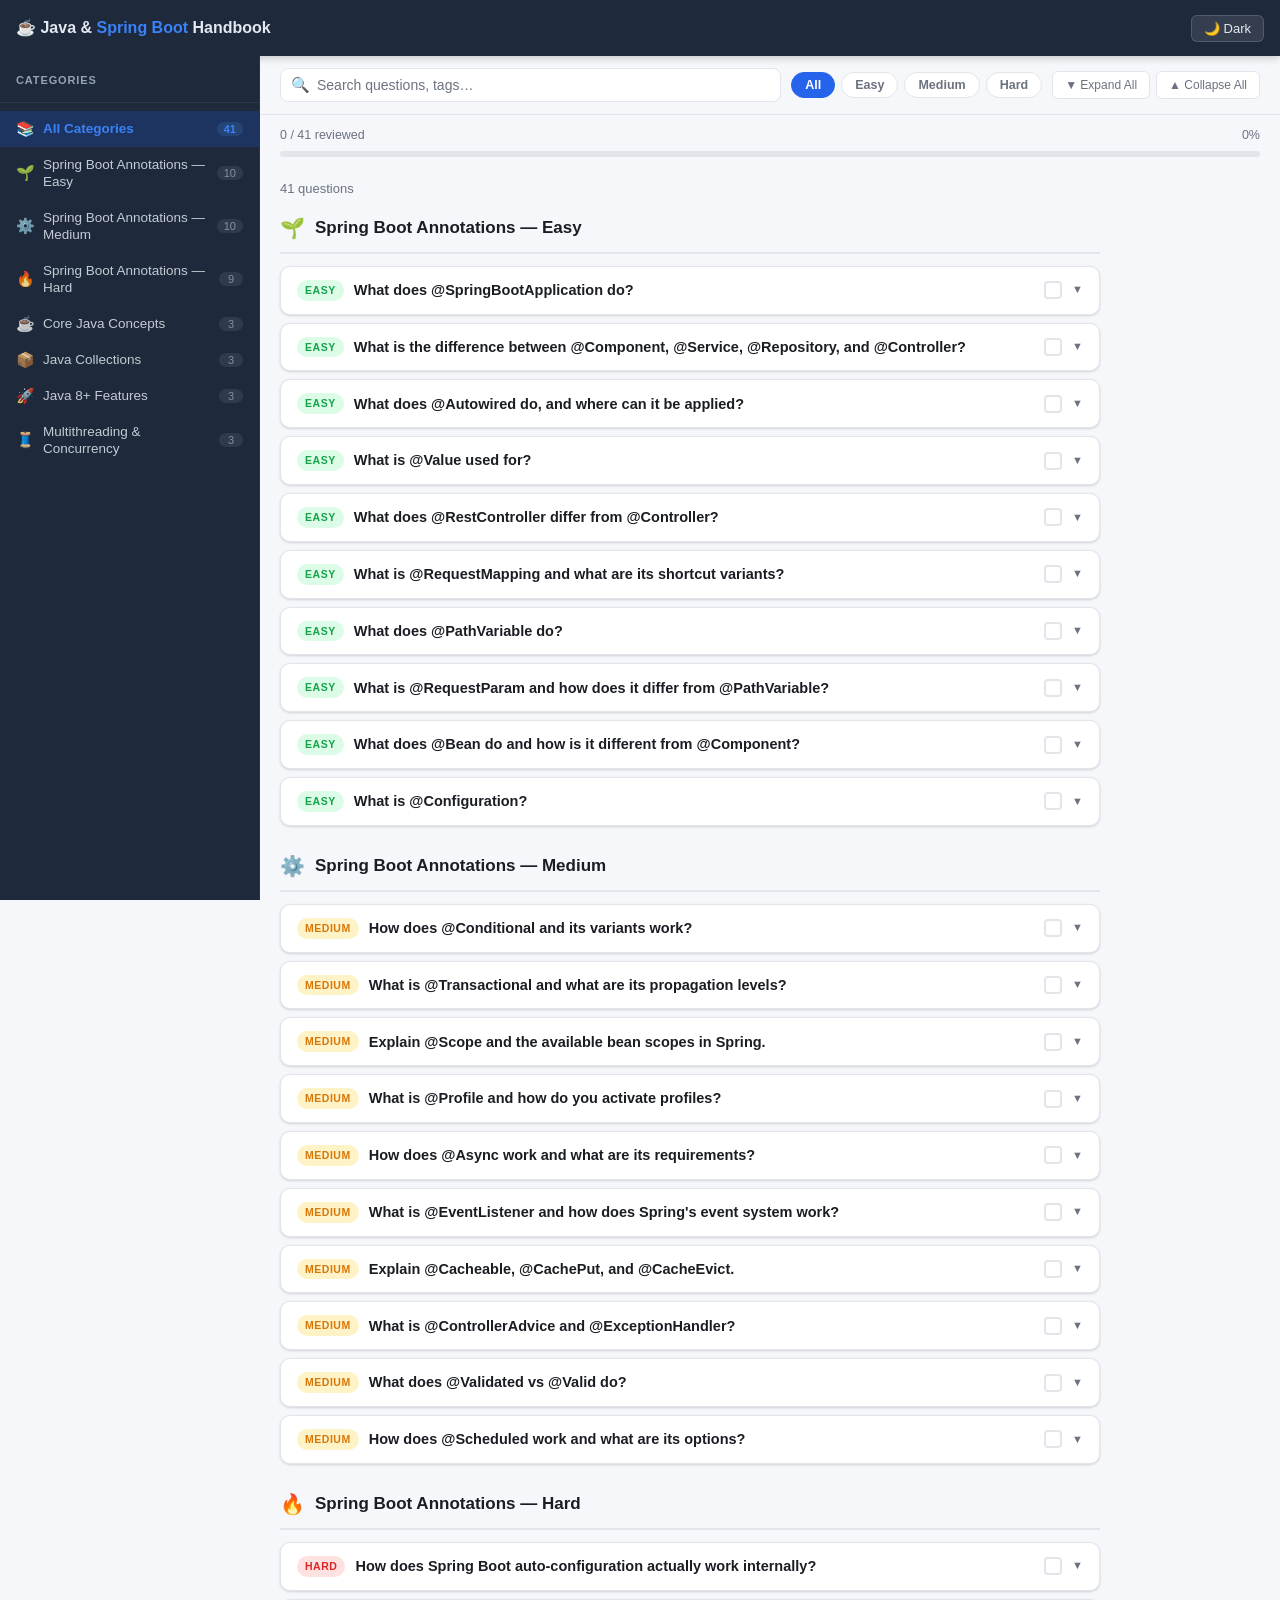
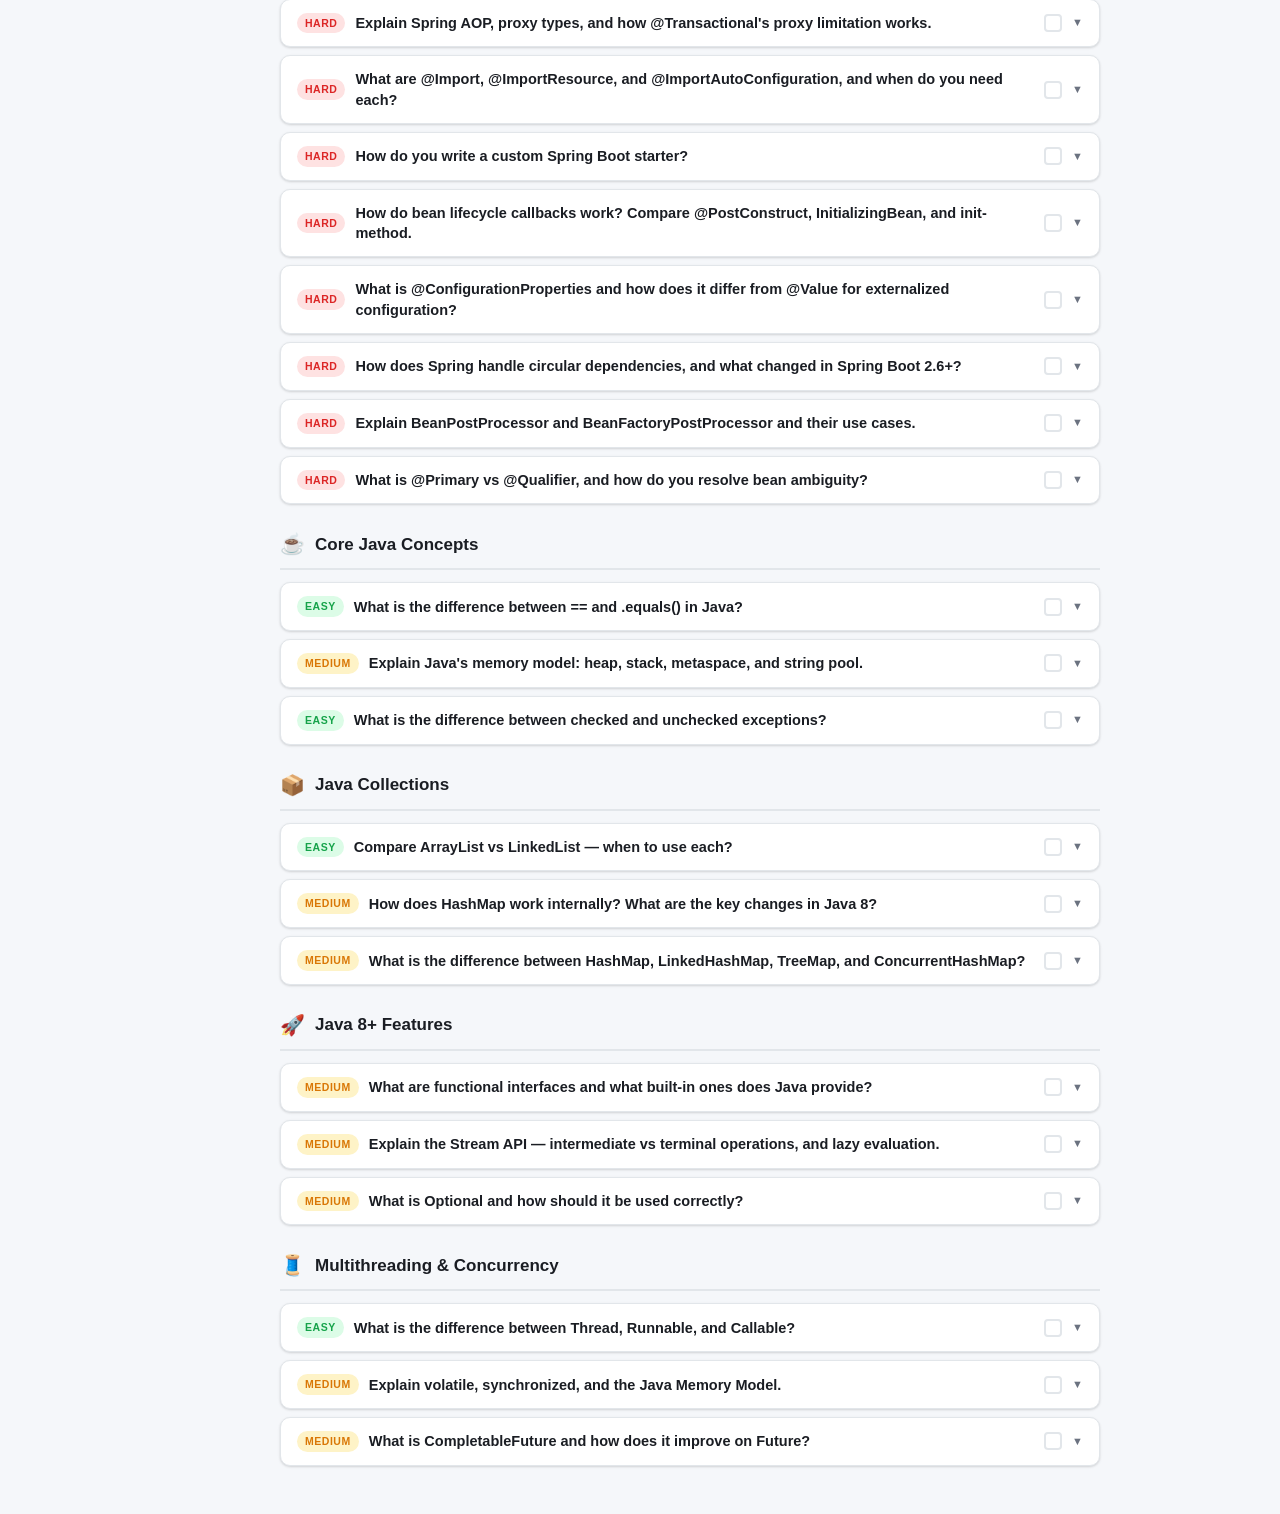
==== index.html @ 7e2b9e60 "First commit" ====
<!DOCTYPE html>
<html lang="en" data-theme="light">
<head>
  <meta charset="UTF-8">
  <meta name="viewport" content="width=device-width, initial-scale=1.0">
  <meta name="description" content="Interactive Java + Spring Boot Interview Handbook">
  <title>Java & Spring Boot Interview Handbook</title>
  <link rel="stylesheet" href="css/styles.css">
</head>
<body>

<div id="app">

  <!-- ── Top bar ─────────────────────────────────────────── -->
  <header id="topbar" role="banner">
    <button id="hamburger" aria-label="Open navigation menu" aria-expanded="false" aria-controls="sidebar">
      ☰
    </button>
    <div class="logo">☕ Java &amp; <span>Spring Boot</span> Handbook</div>
    <button id="theme-toggle" aria-label="Toggle dark/light theme">🌙 Dark</button>
  </header>

  <!-- Mobile overlay -->
  <div id="overlay" aria-hidden="true"></div>

  <!-- ── Sidebar ─────────────────────────────────────────── -->
  <nav id="sidebar" aria-label="Category navigation">
    <div id="sidebar-header">
      <h3>Categories</h3>
    </div>
    <ul id="nav-list" role="list"></ul>
  </nav>

  <!-- ── Main content ────────────────────────────────────── -->
  <main id="main" role="main">

    <!-- Controls (sticky) -->
    <div id="controls" role="search">

      <!-- Search -->
      <div class="search-wrap">
        <span class="search-icon" aria-hidden="true">🔍</span>
        <input
          id="search-input"
          type="search"
          placeholder="Search questions, tags…"
          aria-label="Search questions"
          autocomplete="off"
          spellcheck="false"
        >
        <button id="search-clear" aria-label="Clear search">✕</button>
      </div>

      <!-- Difficulty filter -->
      <div class="difficulty-filter" role="group" aria-label="Filter by difficulty">
        <button class="diff-pill active" data-difficulty="all"    aria-pressed="true">All</button>
        <button class="diff-pill"        data-difficulty="easy"   aria-pressed="false">Easy</button>
        <button class="diff-pill"        data-difficulty="medium" aria-pressed="false">Medium</button>
        <button class="diff-pill"        data-difficulty="hard"   aria-pressed="false">Hard</button>
      </div>

      <!-- Expand / Collapse -->
      <div class="action-btns">
        <button class="btn-sm" id="expand-all"   aria-label="Expand all questions">▼ Expand All</button>
        <button class="btn-sm" id="collapse-all" aria-label="Collapse all questions">▲ Collapse All</button>
      </div>

    </div><!-- /controls -->

    <!-- Progress bar -->
    <div id="progress-area" aria-live="polite" aria-label="Review progress">
      <div class="progress-header">
        <span id="progress-count">0 / 0 reviewed</span>
        <span id="progress-text">0%</span>
      </div>
      <div class="progress-track" role="progressbar" aria-valuemin="0" aria-valuemax="100" aria-valuenow="0" aria-label="Review progress">
        <div id="progress-bar"></div>
      </div>
    </div>

    <!-- Question cards -->
    <div id="content">
      <div id="result-meta" aria-live="polite">
        <span id="result-count"></span>
      </div>
      <div id="questions-container" aria-label="Questions list"></div>
    </div>

  </main>

</div><!-- /app -->

<!-- Scripts — order matters: data → search helpers → app -->
<script src="js/data.js"></script>
<script src="js/search.js"></script>
<script src="js/app.js"></script>

</body>
</html>
---- css/styles.css ----
/* ============================================================
   styles.css — Java + Spring Boot Interview Handbook
   ============================================================ */

/* ── CSS Variables ────────────────────────────────────────── */
:root {
  /* Light theme */
  --bg:          #f5f7fa;
  --surface:     #ffffff;
  --surface-alt: #f0f2f6;
  --border:      #e2e6ea;
  --text:        #1a1d23;
  --text-muted:  #6b7280;
  --primary:     #2563eb;
  --primary-bg:  #eff6ff;
  --sidebar-bg:  #1e293b;
  --sidebar-text:#e2e8f0;
  --sidebar-muted:#94a3b8;
  --sidebar-hover:#334155;
  --sidebar-active:#3b82f6;
  --sidebar-active-bg:#1d3461;
  --shadow:      0 1px 3px rgba(0,0,0,.1), 0 1px 2px rgba(0,0,0,.06);
  --shadow-md:   0 4px 6px rgba(0,0,0,.07), 0 2px 4px rgba(0,0,0,.06);
  --radius:      10px;
  --radius-sm:   6px;
  --transition:  0.2s ease;

  /* Difficulty colors */
  --easy:   #16a34a;
  --easy-bg:#dcfce7;
  --medium: #d97706;
  --medium-bg:#fef3c7;
  --hard:   #dc2626;
  --hard-bg:#fee2e2;

  /* Sidebar width */
  --sidebar-w: 260px;
  --topbar-h:  56px;
}

[data-theme="dark"] {
  --bg:          #0f172a;
  --surface:     #1e293b;
  --surface-alt: #273449;
  --border:      #334155;
  --text:        #e2e8f0;
  --text-muted:  #94a3b8;
  --primary:     #60a5fa;
  --primary-bg:  #1e3a5f;
  --sidebar-bg:  #0d1b2e;
  --sidebar-text:#e2e8f0;
  --sidebar-muted:#64748b;
  --sidebar-hover:#1e293b;
  --sidebar-active:#60a5fa;
  --sidebar-active-bg:#1a3152;
  --shadow:      0 1px 3px rgba(0,0,0,.3);
  --shadow-md:   0 4px 6px rgba(0,0,0,.3);

  --easy-bg: #14532d;
  --medium-bg: #78350f;
  --hard-bg:  #7f1d1d;
}

/* ── Reset & Base ─────────────────────────────────────────── */
*, *::before, *::after { box-sizing: border-box; margin: 0; padding: 0; }

html { scroll-behavior: smooth; }

body {
  font-family: -apple-system, BlinkMacSystemFont, "Segoe UI", Roboto,
               "Helvetica Neue", Arial, sans-serif;
  font-size: 15px;
  line-height: 1.6;
  background: var(--bg);
  color: var(--text);
  transition: background var(--transition), color var(--transition);
  overflow-x: hidden;
}

/* ── Layout ───────────────────────────────────────────────── */
#app { display: flex; min-height: 100vh; }

/* Topbar */
#topbar {
  position: fixed;
  top: 0; left: 0; right: 0;
  height: var(--topbar-h);
  background: var(--sidebar-bg);
  color: var(--sidebar-text);
  display: flex;
  align-items: center;
  gap: 12px;
  padding: 0 16px;
  z-index: 100;
  box-shadow: 0 2px 8px rgba(0,0,0,.2);
}

#topbar .logo { font-weight: 700; font-size: 16px; color: var(--sidebar-text); flex: 1; }
#topbar .logo span { color: var(--sidebar-active); }

/* Hamburger */
#hamburger {
  display: none;
  background: none;
  border: none;
  cursor: pointer;
  color: var(--sidebar-text);
  font-size: 22px;
  padding: 4px 6px;
  border-radius: var(--radius-sm);
  line-height: 1;
}
#hamburger:hover { background: var(--sidebar-hover); }

/* Overlay for mobile sidebar */
#overlay {
  display: none;
  position: fixed; inset: 0;
  background: rgba(0,0,0,.5);
  z-index: 150;
}
#overlay.visible { display: block; }

/* Sidebar */
#sidebar {
  position: fixed;
  top: var(--topbar-h);
  left: 0;
  bottom: 0;
  width: var(--sidebar-w);
  background: var(--sidebar-bg);
  overflow-y: auto;
  z-index: 200;
  display: flex;
  flex-direction: column;
  border-right: 1px solid rgba(255,255,255,.05);
}

#sidebar-header {
  padding: 16px 16px 12px;
  border-bottom: 1px solid rgba(255,255,255,.07);
}

#sidebar-header h3 {
  font-size: 11px;
  font-weight: 600;
  text-transform: uppercase;
  letter-spacing: .08em;
  color: var(--sidebar-muted);
}

#nav-list {
  list-style: none;
  padding: 8px 0;
  flex: 1;
}

.nav-btn {
  display: flex;
  align-items: center;
  gap: 8px;
  width: 100%;
  padding: 9px 16px;
  background: none;
  border: none;
  cursor: pointer;
  color: var(--sidebar-text);
  text-align: left;
  font-size: 13.5px;
  border-radius: 0;
  transition: background var(--transition);
  opacity: .85;
}
.nav-btn:hover  { background: var(--sidebar-hover); opacity: 1; }
.nav-btn.active { background: var(--sidebar-active-bg); color: var(--sidebar-active); opacity: 1; font-weight: 600; }
.nav-btn.active .nav-icon { filter: none; }

.nav-icon  { font-size: 15px; flex-shrink: 0; }
.nav-label { flex: 1; line-height: 1.3; }
.nav-count {
  font-size: 11px;
  background: rgba(255,255,255,.1);
  border-radius: 99px;
  padding: 1px 7px;
  min-width: 24px;
  text-align: center;
  color: var(--sidebar-muted);
}
.nav-btn.active .nav-count { background: rgba(96,165,250,.15); color: var(--sidebar-active); }

/* Main content */
#main {
  margin-left: var(--sidebar-w);
  margin-top: var(--topbar-h);
  flex: 1;
  min-width: 0;
  display: flex;
  flex-direction: column;
}

/* Controls bar */
#controls {
  position: sticky;
  top: var(--topbar-h);
  background: var(--bg);
  border-bottom: 1px solid var(--border);
  padding: 12px 20px;
  z-index: 90;
  display: flex;
  flex-wrap: wrap;
  gap: 10px;
  align-items: center;
}

/* Search */
.search-wrap {
  position: relative;
  flex: 1;
  min-width: 200px;
}
.search-wrap input {
  width: 100%;
  padding: 8px 36px 8px 36px;
  border: 1px solid var(--border);
  border-radius: 8px;
  background: var(--surface);
  color: var(--text);
  font-size: 14px;
  outline: none;
  transition: border-color var(--transition), box-shadow var(--transition);
}
.search-wrap input:focus {
  border-color: var(--primary);
  box-shadow: 0 0 0 3px rgba(37,99,235,.15);
}
.search-wrap input::placeholder { color: var(--text-muted); }
.search-icon {
  position: absolute;
  left: 11px;
  top: 50%;
  transform: translateY(-50%);
  color: var(--text-muted);
  pointer-events: none;
  font-size: 15px;
}
#search-clear {
  position: absolute;
  right: 8px;
  top: 50%;
  transform: translateY(-50%);
  background: none;
  border: none;
  cursor: pointer;
  color: var(--text-muted);
  display: none;
  align-items: center;
  justify-content: center;
  width: 24px;
  height: 24px;
  border-radius: 50%;
  font-size: 16px;
  line-height: 1;
}
#search-clear:hover { background: var(--surface-alt); color: var(--text); }

/* Difficulty pills */
.difficulty-filter {
  display: flex;
  gap: 6px;
  flex-wrap: wrap;
}
.diff-pill {
  padding: 5px 13px;
  border-radius: 99px;
  border: 1.5px solid var(--border);
  background: var(--surface);
  color: var(--text-muted);
  font-size: 12.5px;
  font-weight: 600;
  cursor: pointer;
  transition: all var(--transition);
}
.diff-pill:hover { border-color: var(--primary); color: var(--primary); }
.diff-pill.active[data-difficulty="all"]    { background: var(--primary); border-color: var(--primary); color: #fff; }
.diff-pill.active[data-difficulty="easy"]   { background: var(--easy); border-color: var(--easy); color: #fff; }
.diff-pill.active[data-difficulty="medium"] { background: var(--medium); border-color: var(--medium); color: #fff; }
.diff-pill.active[data-difficulty="hard"]   { background: var(--hard); border-color: var(--hard); color: #fff; }

/* Action buttons */
.action-btns {
  display: flex;
  gap: 6px;
  margin-left: auto;
}
.btn-sm {
  padding: 6px 12px;
  border-radius: var(--radius-sm);
  border: 1.5px solid var(--border);
  background: var(--surface);
  color: var(--text-muted);
  font-size: 12px;
  cursor: pointer;
  white-space: nowrap;
  transition: all var(--transition);
}
.btn-sm:hover { border-color: var(--primary); color: var(--primary); }

/* Progress bar */
#progress-area {
  padding: 10px 20px 6px;
  background: var(--bg);
}
.progress-header {
  display: flex;
  justify-content: space-between;
  align-items: baseline;
  margin-bottom: 6px;
  font-size: 12.5px;
  color: var(--text-muted);
}
.progress-track {
  height: 6px;
  background: var(--border);
  border-radius: 99px;
  overflow: hidden;
}
#progress-bar {
  height: 100%;
  background: linear-gradient(90deg, #2563eb, #7c3aed);
  border-radius: 99px;
  transition: width .4s ease;
  width: 0%;
}

/* Content area */
#content {
  padding: 16px 20px 40px;
  max-width: 860px;
}

#result-meta {
  display: flex;
  justify-content: space-between;
  align-items: center;
  margin-bottom: 12px;
  font-size: 13px;
  color: var(--text-muted);
}

/* Category header */
.category-header {
  display: flex;
  align-items: center;
  gap: 10px;
  margin: 24px 0 12px;
  padding-bottom: 8px;
  border-bottom: 2px solid var(--border);
}
.category-header:first-child { margin-top: 0; }
.cat-icon { font-size: 20px; }
.category-header h2 {
  font-size: 17px;
  font-weight: 700;
  color: var(--text);
}

/* ── Accordion ────────────────────────────────────────────── */
.accordion-item {
  background: var(--surface);
  border: 1px solid var(--border);
  border-radius: var(--radius);
  margin-bottom: 8px;
  box-shadow: var(--shadow);
  transition: box-shadow var(--transition), border-color var(--transition);
  overflow: hidden;
}
.accordion-item:hover { box-shadow: var(--shadow-md); }
.accordion-item.reviewed { border-left: 3px solid var(--easy); }

.accordion-header {
  display: flex;
  align-items: center;
  justify-content: space-between;
  padding: 13px 16px;
  cursor: pointer;
  user-select: none;
  gap: 12px;
}
.accordion-header:focus-visible {
  outline: 2px solid var(--primary);
  outline-offset: -2px;
  border-radius: var(--radius);
}

.accordion-header-left {
  display: flex;
  align-items: center;
  gap: 10px;
  flex: 1;
  min-width: 0;
}

.accordion-header-right {
  display: flex;
  align-items: center;
  gap: 10px;
  flex-shrink: 0;
}

.question-text {
  font-size: 14.5px;
  font-weight: 600;
  color: var(--text);
  line-height: 1.4;
  word-break: break-word;
}
.question-text mark {
  background: #fef08a;
  color: #713f12;
  border-radius: 2px;
  padding: 0 1px;
}
[data-theme="dark"] .question-text mark {
  background: #854d0e;
  color: #fef9c3;
}

.accordion-arrow {
  color: var(--text-muted);
  font-size: 11px;
}

/* Difficulty badge */
.diff-badge {
  font-size: 10.5px;
  font-weight: 700;
  text-transform: uppercase;
  letter-spacing: .05em;
  padding: 2px 8px;
  border-radius: 99px;
  flex-shrink: 0;
}
.diff-easy   { background: var(--easy-bg);   color: var(--easy); }
.diff-medium { background: var(--medium-bg); color: var(--medium); }
.diff-hard   { background: var(--hard-bg);   color: var(--hard); }

/* Reviewed checkbox */
.reviewed-label {
  display: flex;
  align-items: center;
  cursor: pointer;
  position: relative;
}
.reviewed-checkbox { position: absolute; opacity: 0; width: 0; height: 0; }
.checkmark {
  width: 18px;
  height: 18px;
  border: 2px solid var(--border);
  border-radius: 4px;
  display: flex;
  align-items: center;
  justify-content: center;
  transition: all var(--transition);
  flex-shrink: 0;
}
.reviewed-label:hover .checkmark { border-color: var(--easy); }
.reviewed-checkbox:checked + .checkmark {
  background: var(--easy);
  border-color: var(--easy);
}
.reviewed-checkbox:checked + .checkmark::after {
  content: "";
  display: block;
  width: 5px;
  height: 9px;
  border: 2px solid white;
  border-top: none;
  border-left: none;
  transform: rotate(45deg) translateY(-1px);
}
.reviewed-checkbox:focus-visible + .checkmark {
  outline: 2px solid var(--primary);
  outline-offset: 2px;
}

/* Accordion body */
.accordion-body { border-top: 1px solid var(--border); }
.accordion-content { padding: 16px 18px 18px; }

/* ── Answer content ───────────────────────────────────────── */
.accordion-content p {
  margin-bottom: 8px;
  font-size: 14px;
  line-height: 1.7;
  color: var(--text);
}
.accordion-content strong { color: var(--text); }
.accordion-content ul, .accordion-content ol {
  margin: 6px 0 10px 20px;
}
.accordion-content li {
  font-size: 14px;
  line-height: 1.7;
  margin-bottom: 2px;
}
.accordion-content code {
  font-family: "JetBrains Mono", "Fira Code", "Cascadia Code", Consolas, monospace;
  font-size: 12.5px;
  background: var(--surface-alt);
  color: var(--primary);
  padding: 1px 5px;
  border-radius: 4px;
}

/* Code block */
.code-block {
  margin: 12px 0;
  border: 1px solid var(--border);
  border-radius: var(--radius-sm);
  overflow: hidden;
}
.code-header {
  display: flex;
  justify-content: space-between;
  align-items: center;
  padding: 6px 12px;
  background: var(--surface-alt);
  border-bottom: 1px solid var(--border);
}
.code-lang {
  font-size: 11px;
  font-weight: 700;
  text-transform: uppercase;
  letter-spacing: .06em;
  color: var(--text-muted);
}
.copy-btn {
  font-size: 11px;
  padding: 3px 10px;
  border-radius: 4px;
  border: 1px solid var(--border);
  background: var(--surface);
  color: var(--text-muted);
  cursor: pointer;
  transition: all var(--transition);
}
.copy-btn:hover { border-color: var(--primary); color: var(--primary); }
.copy-btn.copied { background: var(--easy-bg); border-color: var(--easy); color: var(--easy); }

.code-block pre {
  margin: 0;
  overflow-x: auto;
  padding: 14px 16px;
  background: #0d1117;
  border-radius: 0 0 var(--radius-sm) var(--radius-sm);
}
[data-theme="light"] .code-block pre { background: #1e1e2e; }

.code-block code {
  font-family: "JetBrains Mono", "Fira Code", "Cascadia Code", Consolas, monospace;
  font-size: 12.5px;
  line-height: 1.6;
  color: #cdd6f4;
  background: none;
  padding: 0;
}

/* Tables in answers */
.answer-table {
  width: 100%;
  border-collapse: collapse;
  font-size: 13px;
  margin: 10px 0;
}
.answer-table th, .answer-table td {
  padding: 7px 12px;
  border: 1px solid var(--border);
  text-align: left;
  vertical-align: top;
}
.answer-table th {
  background: var(--surface-alt);
  font-weight: 700;
  font-size: 12px;
  text-transform: uppercase;
  letter-spacing: .04em;
  color: var(--text-muted);
}
.answer-table tr:nth-child(even) td { background: var(--surface-alt); }

/* Tags */
.tags {
  display: flex;
  flex-wrap: wrap;
  gap: 6px;
  margin-top: 14px;
  padding-top: 12px;
  border-top: 1px solid var(--border);
}
.tag {
  font-size: 11.5px;
  padding: 2px 9px;
  border-radius: 99px;
  background: var(--primary-bg);
  color: var(--primary);
  font-weight: 600;
}

/* ── Empty state ──────────────────────────────────────────── */
.empty-state {
  text-align: center;
  padding: 60px 20px;
  color: var(--text-muted);
}
.empty-icon { font-size: 48px; margin-bottom: 12px; }
.empty-state p { font-size: 15px; margin-bottom: 16px; }
.btn-link {
  background: none;
  border: none;
  color: var(--primary);
  cursor: pointer;
  font-size: 14px;
  text-decoration: underline;
}

/* ── Theme toggle / other topbar controls ─────────────────── */
#theme-toggle {
  background: rgba(255,255,255,.1);
  border: 1px solid rgba(255,255,255,.15);
  color: var(--sidebar-text);
  padding: 5px 12px;
  border-radius: 6px;
  cursor: pointer;
  font-size: 13px;
  white-space: nowrap;
  transition: background var(--transition);
}
#theme-toggle:hover { background: rgba(255,255,255,.18); }

/* ── Responsive ───────────────────────────────────────────── */
@media (max-width: 768px) {
  #hamburger { display: flex; }

  #sidebar {
    left: calc(-1 * var(--sidebar-w));
    transition: left .25s ease;
    top: var(--topbar-h);
    z-index: 200;
  }
  #sidebar.open { left: 0; }

  #main { margin-left: 0; }

  #controls { padding: 10px 12px; }
  #content  { padding: 12px 12px 40px; }
  #progress-area { padding: 8px 12px 4px; }

  .action-btns { margin-left: 0; width: 100%; }
  .btn-sm { flex: 1; text-align: center; }

  .answer-table { font-size: 12px; }
  .answer-table th, .answer-table td { padding: 5px 8px; }
}

@media (max-width: 480px) {
  .diff-pill { padding: 4px 10px; font-size: 11.5px; }
  .accordion-header { padding: 11px 12px; }
  .question-text { font-size: 13.5px; }
  .code-block pre { padding: 10px 12px; }
  .code-block code { font-size: 11.5px; }
}

/* ── Scrollbar (webkit) ───────────────────────────────────── */
#sidebar::-webkit-scrollbar { width: 4px; }
#sidebar::-webkit-scrollbar-track { background: transparent; }
#sidebar::-webkit-scrollbar-thumb { background: rgba(255,255,255,.15); border-radius: 99px; }

.accordion-body::-webkit-scrollbar { height: 4px; }
.code-block pre::-webkit-scrollbar { height: 4px; }
.code-block pre::-webkit-scrollbar-track { background: transparent; }
.code-block pre::-webkit-scrollbar-thumb { background: rgba(255,255,255,.2); border-radius: 99px; }
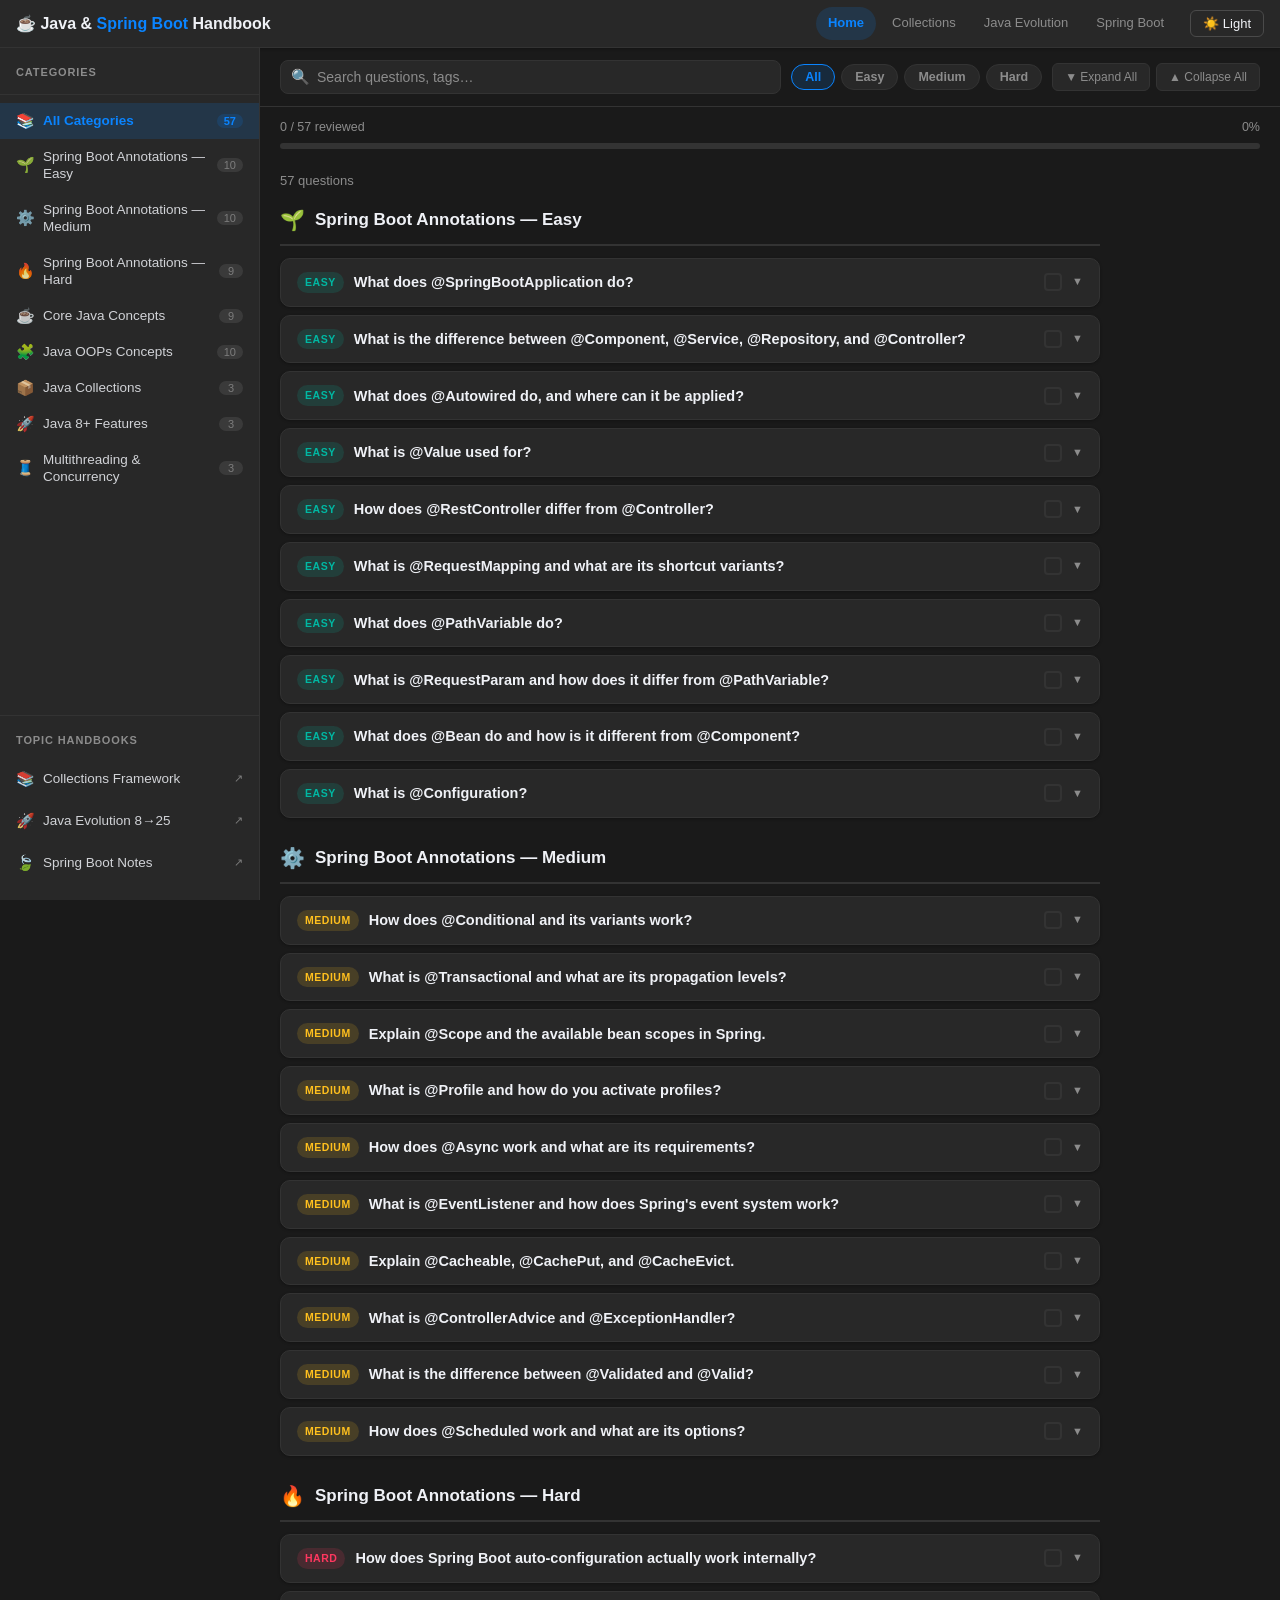
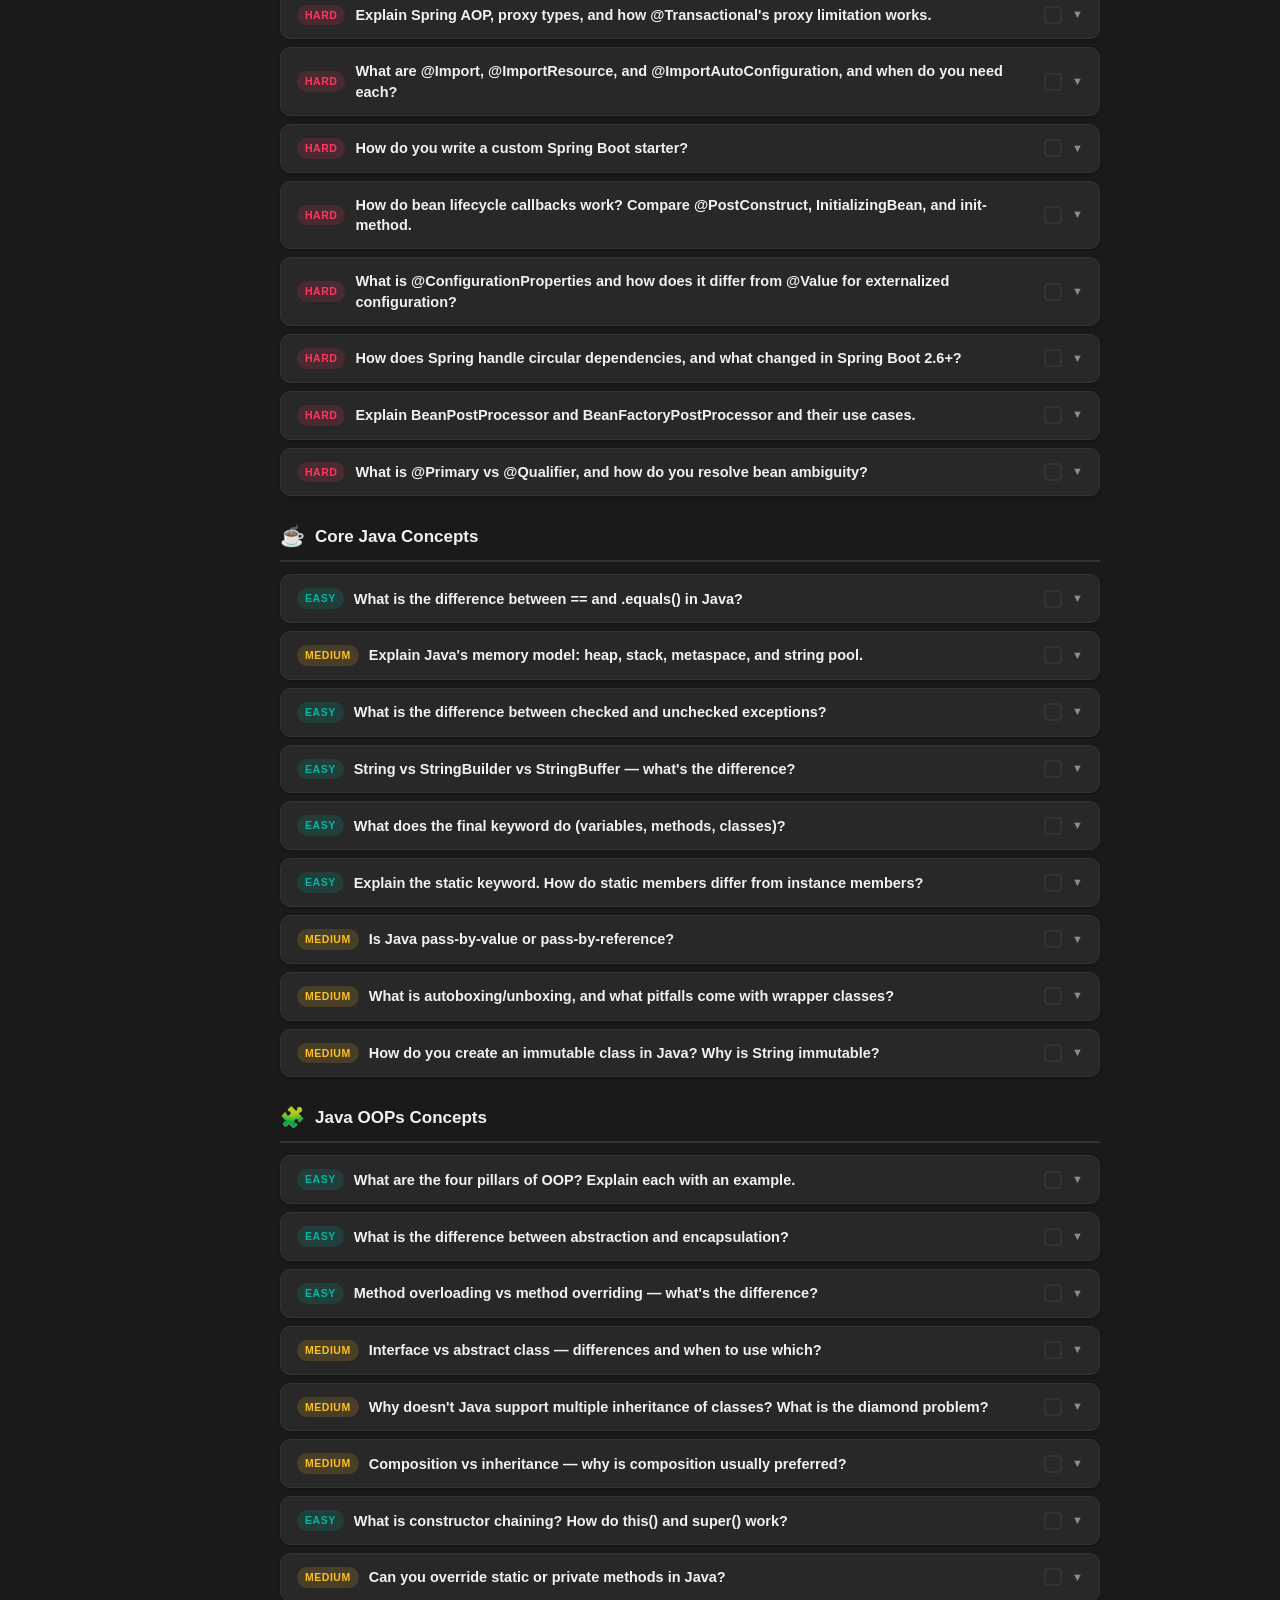
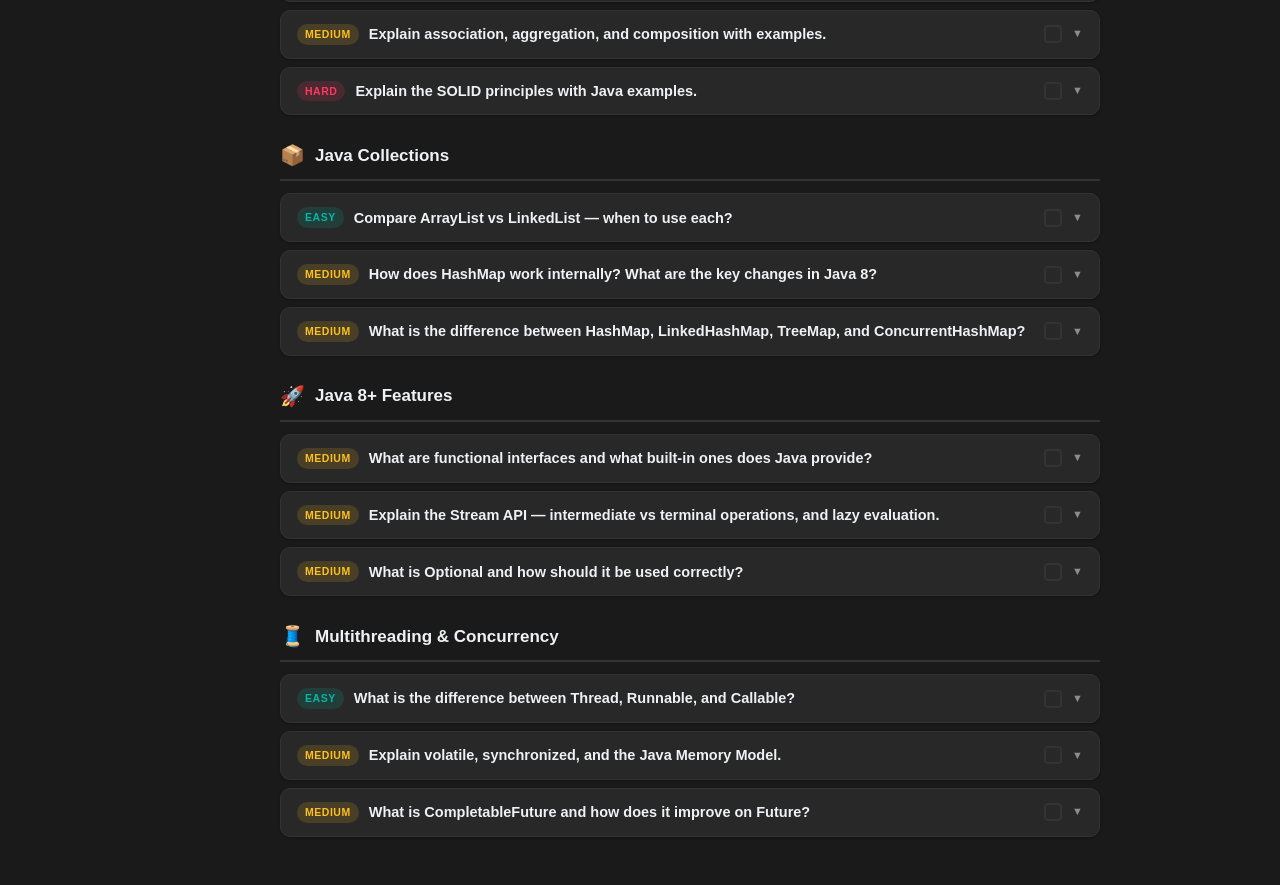
==== commit 718399dc: "Feature- redesign whole app and" ====
--- a/index.html
+++ b/index.html
@@ -1,11 +1,14 @@
 <!DOCTYPE html>
-<html lang="en" data-theme="light">
+<html lang="en" data-theme="dark">
 <head>
   <meta charset="UTF-8">
   <meta name="viewport" content="width=device-width, initial-scale=1.0">
   <meta name="description" content="Interactive Java + Spring Boot Interview Handbook">
   <title>Java & Spring Boot Interview Handbook</title>
+  <link rel="stylesheet" href="css/tokens.css">
+  <link rel="stylesheet" href="css/components.css">
   <link rel="stylesheet" href="css/styles.css">
+  <script src="js/theme.js"></script>
 </head>
 <body>
 
@@ -17,7 +20,13 @@
       ☰
     </button>
     <div class="logo">☕ Java &amp; <span>Spring Boot</span> Handbook</div>
-    <button id="theme-toggle" aria-label="Toggle dark/light theme">🌙 Dark</button>
+    <nav class="topbar-nav" aria-label="Topic handbooks">
+      <a class="topbar-link active" href="index.html" aria-current="page">Home</a>
+      <a class="topbar-link" href="java_collections_framework.html">Collections</a>
+      <a class="topbar-link" href="java-evolution-handbook.html">Java Evolution</a>
+      <a class="topbar-link" href="spring-boot-handbook.html">Spring Boot</a>
+    </nav>
+    <button id="theme-toggle" class="theme-btn" aria-label="Toggle dark/light theme">🌙 Dark</button>
   </header>
 
   <!-- Mobile overlay -->
@@ -29,6 +38,32 @@
       <h3>Categories</h3>
     </div>
     <ul id="nav-list" role="list"></ul>
+    <div class="sidebar-section" aria-label="Topic handbooks">
+      <h3>Topic Handbooks</h3>
+      <ul role="list">
+        <li>
+          <a class="nav-btn" href="java_collections_framework.html">
+            <span class="nav-icon">📚</span>
+            <span class="nav-label">Collections Framework</span>
+            <span class="nav-ext">↗</span>
+          </a>
+        </li>
+        <li>
+          <a class="nav-btn" href="java-evolution-handbook.html">
+            <span class="nav-icon">🚀</span>
+            <span class="nav-label">Java Evolution 8→25</span>
+            <span class="nav-ext">↗</span>
+          </a>
+        </li>
+        <li>
+          <a class="nav-btn" href="spring-boot-handbook.html">
+            <span class="nav-icon">🍃</span>
+            <span class="nav-label">Spring Boot Notes</span>
+            <span class="nav-ext">↗</span>
+          </a>
+        </li>
+      </ul>
+    </div>
   </nav>
 
   <!-- ── Main content ────────────────────────────────────── -->
--- a/css/tokens.css
+++ b/css/tokens.css
@@ -0,0 +1,106 @@
+/* ============================================================
+   tokens.css — Design tokens (single source of truth)
+   Dark is the DEFAULT theme (matches the Collections handbook
+   palette). [data-theme="light"] overrides derive a light
+   variant with the same hues.
+   Load this file BEFORE any other stylesheet.
+   ============================================================ */
+
+:root {
+  /* ── Surfaces ── */
+  --bg-primary:   #1a1a1a;
+  --bg-secondary: #282828;
+  --bg-tertiary:  #3e3e3e;
+
+  /* ── Text ── */
+  --text-primary:   #eff1f6;
+  --text-secondary: #8c8c8c;
+  --text-tertiary:  #5c5c5c;
+
+  /* ── Borders ── */
+  --border-primary:   #616161;
+  --border-secondary: #4a4a4a;
+  --border-tertiary:  #333333;
+
+  /* ── Accent (single accent everywhere) ── */
+  --accent:        #0a84ff;
+  --accent-strong: #409cff;   /* hover / emphasis on dark */
+  --accent-bg:     rgba(10, 132, 255, 0.15);
+  --accent-contrast: #ffffff; /* text placed on solid accent */
+
+  /* ── Status ── */
+  --success:    #00b8a3;
+  --success-bg: rgba(0, 184, 163, 0.15);
+  --warning:    #ffc01e;
+  --warning-bg: rgba(255, 192, 30, 0.15);
+  --danger:     #ff375f;
+  --danger-bg:  rgba(255, 55, 95, 0.15);
+
+  /* ── Code blocks ── */
+  --code-bg:   #111111;
+  --code-text: #e4e6eb;
+  --code-comment: #7d8590;
+  --code-keyword: #79b8ff;
+  --code-string:  #ffd98a;
+  --code-accent:  #8ae8c4;
+
+  /* ── Search-highlight <mark> ── */
+  --mark-bg:   #854d0e;
+  --mark-text: #fef9c3;
+
+  /* ── Typography ── */
+  --font-sans: -apple-system, BlinkMacSystemFont, "Segoe UI", Roboto,
+               Helvetica, Arial, sans-serif;
+  --font-mono: SFMono-Regular, Consolas, "Liberation Mono", Menlo,
+               Courier, monospace;
+
+  /* ── Shape & elevation ── */
+  --radius-md: 6px;
+  --radius-lg: 8px;
+  --site-topbar-h: 48px;
+  --shadow-sm: 0 1px 3px rgba(0, 0, 0, 0.3);
+  --shadow-md: 0 4px 12px rgba(0, 0, 0, 0.3);
+
+  /* ── Semantic aliases (main Q&A app) ── */
+  --easy:      var(--success);
+  --easy-bg:   var(--success-bg);
+  --medium:    var(--warning);
+  --medium-bg: var(--warning-bg);
+  --hard:      var(--danger);
+  --hard-bg:   var(--danger-bg);
+}
+
+[data-theme="light"] {
+  --bg-primary:   #f5f6f8;
+  --bg-secondary: #ffffff;
+  --bg-tertiary:  #eceef1;
+
+  --text-primary:   #1a1d23;
+  --text-secondary: #6b7280;
+  --text-tertiary:  #9ca3af;
+
+  --border-primary:   #c3c9d1;
+  --border-secondary: #d4d9df;
+  --border-tertiary:  #e4e7eb;
+
+  --accent:        #2563eb;
+  --accent-strong: #1d4ed8;
+  --accent-bg:     rgba(37, 99, 235, 0.10);
+  --accent-contrast: #ffffff;
+
+  --success:    #0d9488;
+  --success-bg: rgba(13, 148, 136, 0.12);
+  --warning:    #b45309;
+  --warning-bg: rgba(217, 119, 6, 0.12);
+  --danger:     #dc2626;
+  --danger-bg:  rgba(220, 38, 38, 0.10);
+
+  --code-bg:   #1e1e2e;
+  --code-text: #cdd6f4;
+
+  --mark-bg:   #fef08a;
+  --mark-text: #713f12;
+
+  --shadow-sm: 0 1px 3px rgba(0, 0, 0, 0.10), 0 1px 2px rgba(0, 0, 0, 0.06);
+  --shadow-md: 0 4px 12px rgba(0, 0, 0, 0.10);
+}
--- a/css/components.css
+++ b/css/components.css
@@ -0,0 +1,132 @@
+/* ============================================================
+   components.css — Shared cross-page components.
+   Requires tokens.css to be loaded first.
+   Used by: index.html + all topic handbook pages.
+   ============================================================ */
+
+/* ── Site topbar (handbook pages; index.html reuses the inner
+      .topbar-* classes inside its own fixed #topbar) ───────── */
+.site-topbar {
+  position: sticky;
+  top: 0;
+  z-index: 100;
+  background: var(--bg-secondary);
+  border-bottom: 1px solid var(--border-tertiary);
+}
+.site-topbar-in {
+  max-width: 1200px;
+  margin: 0 auto;
+  height: var(--site-topbar-h);
+  display: flex;
+  align-items: center;
+  gap: 14px;
+  padding: 0 20px;
+}
+.topbar-brand {
+  font-family: var(--font-sans);
+  font-weight: 700;
+  font-size: 15px;
+  color: var(--text-primary);
+  text-decoration: none;
+  white-space: nowrap;
+}
+.topbar-brand .accent { color: var(--accent); }
+
+.topbar-nav {
+  display: flex;
+  gap: 4px;
+  margin-left: auto;
+  overflow-x: auto;
+  scrollbar-width: none;
+  padding: 2px;
+}
+.topbar-nav::-webkit-scrollbar { display: none; }
+
+.topbar-link {
+  font-family: var(--font-sans);
+  font-size: 13px;
+  font-weight: 500;
+  color: var(--text-secondary);
+  text-decoration: none;
+  padding: 6px 12px;
+  border-radius: 999px;
+  white-space: nowrap;
+  transition: background 0.2s ease, color 0.2s ease;
+}
+.topbar-link:hover { background: var(--bg-tertiary); color: var(--text-primary); }
+.topbar-link.active { background: var(--accent-bg); color: var(--accent); font-weight: 600; }
+.topbar-link:focus-visible { outline: 2px solid var(--accent); outline-offset: 2px; }
+
+.theme-btn {
+  font-family: var(--font-sans);
+  font-size: 13px;
+  padding: 5px 12px;
+  border-radius: var(--radius-md);
+  border: 1px solid var(--border-secondary);
+  background: transparent;
+  color: var(--text-primary);
+  cursor: pointer;
+  white-space: nowrap;
+  flex-shrink: 0;
+  transition: background 0.2s ease;
+}
+.theme-btn:hover { background: var(--bg-tertiary); }
+.theme-btn:focus-visible { outline: 2px solid var(--accent); outline-offset: 2px; }
+
+/* ── Tabs ─────────────────────────────────────────────────── */
+.tabs { display: flex; gap: 6px; flex-wrap: wrap; margin-bottom: 1.25rem; }
+.tab {
+  padding: 8px 16px;
+  border-radius: var(--radius-md);
+  border: 1px solid transparent;
+  font-size: 14px;
+  cursor: pointer;
+  background: transparent;
+  color: var(--text-secondary);
+  transition: all 0.2s ease;
+}
+.tab.active { background: var(--bg-secondary); color: var(--text-primary); font-weight: 600; border-color: var(--border-tertiary); }
+.tab:hover:not(.active) { background: var(--bg-tertiary); color: var(--text-primary); }
+
+/* ── Badges / pills ───────────────────────────────────────── */
+.badge {
+  font-size: 11px;
+  padding: 3px 8px;
+  border-radius: 20px;
+  font-weight: 500;
+}
+.badge-info    { background: var(--accent-bg);  color: var(--accent); }
+.badge-success { background: var(--success-bg); color: var(--success); }
+.badge-warning { background: var(--warning-bg); color: var(--warning); }
+.badge-danger  { background: var(--danger-bg);  color: var(--danger); }
+
+/* ── Data table (the collections "cheat table" look) ─────── */
+.cheat-table {
+  width: 100%;
+  border-collapse: separate;
+  border-spacing: 0;
+  font-size: 13px;
+  margin-top: 4px;
+  border-radius: var(--radius-md);
+  overflow: hidden;
+  border: 1px solid var(--border-tertiary);
+}
+.cheat-table th {
+  text-align: left;
+  padding: 12px;
+  background: var(--bg-primary);
+  color: var(--text-secondary);
+  font-weight: 600;
+  border-bottom: 1px solid var(--border-tertiary);
+}
+.cheat-table td {
+  padding: 12px;
+  border-bottom: 1px solid var(--border-tertiary);
+  color: var(--text-primary);
+  vertical-align: top;
+}
+.cheat-table tr:last-child td { border-bottom: none; }
+
+.yes { color: var(--success); }
+.no  { color: var(--danger); }
+.na  { color: var(--text-tertiary); }
--- a/css/styles.css
+++ b/css/styles.css
@@ -3,62 +3,32 @@
    ============================================================ */
 
 /* ── CSS Variables ────────────────────────────────────────── */
+/* All colors come from css/tokens.css (dark default + light).
+   These are app-level aliases so existing rules read naturally.
+   Difficulty colors (--easy/--medium/--hard + *-bg) also come
+   from tokens.css. */
 :root {
-  /* Light theme */
-  --bg:          #f5f7fa;
-  --surface:     #ffffff;
-  --surface-alt: #f0f2f6;
-  --border:      #e2e6ea;
-  --text:        #1a1d23;
-  --text-muted:  #6b7280;
-  --primary:     #2563eb;
-  --primary-bg:  #eff6ff;
-  --sidebar-bg:  #1e293b;
-  --sidebar-text:#e2e8f0;
-  --sidebar-muted:#94a3b8;
-  --sidebar-hover:#334155;
-  --sidebar-active:#3b82f6;
-  --sidebar-active-bg:#1d3461;
-  --shadow:      0 1px 3px rgba(0,0,0,.1), 0 1px 2px rgba(0,0,0,.06);
-  --shadow-md:   0 4px 6px rgba(0,0,0,.07), 0 2px 4px rgba(0,0,0,.06);
+  --bg:          var(--bg-primary);
+  --surface:     var(--bg-secondary);
+  --surface-alt: var(--bg-tertiary);
+  --border:      var(--border-tertiary);
+  --text:        var(--text-primary);
+  --text-muted:  var(--text-secondary);
+  --primary:     var(--accent);
+  --primary-bg:  var(--accent-bg);
+  --sidebar-bg:  var(--bg-secondary);
+  --sidebar-text: var(--text-primary);
+  --sidebar-muted: var(--text-secondary);
+  --sidebar-hover: var(--bg-tertiary);
+  --sidebar-active: var(--accent);
+  --sidebar-active-bg: var(--accent-bg);
   --radius:      10px;
-  --radius-sm:   6px;
+  --radius-sm:   var(--radius-md);
   --transition:  0.2s ease;
 
-  /* Difficulty colors */
-  --easy:   #16a34a;
-  --easy-bg:#dcfce7;
-  --medium: #d97706;
-  --medium-bg:#fef3c7;
-  --hard:   #dc2626;
-  --hard-bg:#fee2e2;
-
-  /* Sidebar width */
+  /* Layout */
   --sidebar-w: 260px;
-  --topbar-h:  56px;
-}
-
-[data-theme="dark"] {
-  --bg:          #0f172a;
-  --surface:     #1e293b;
-  --surface-alt: #273449;
-  --border:      #334155;
-  --text:        #e2e8f0;
-  --text-muted:  #94a3b8;
-  --primary:     #60a5fa;
-  --primary-bg:  #1e3a5f;
-  --sidebar-bg:  #0d1b2e;
-  --sidebar-text:#e2e8f0;
-  --sidebar-muted:#64748b;
-  --sidebar-hover:#1e293b;
-  --sidebar-active:#60a5fa;
-  --sidebar-active-bg:#1a3152;
-  --shadow:      0 1px 3px rgba(0,0,0,.3);
-  --shadow-md:   0 4px 6px rgba(0,0,0,.3);
-
-  --easy-bg: #14532d;
-  --medium-bg: #78350f;
-  --hard-bg:  #7f1d1d;
+  --topbar-h:  var(--site-topbar-h);
 }
 
 /* ── Reset & Base ─────────────────────────────────────────── */
@@ -67,8 +37,7 @@
 html { scroll-behavior: smooth; }
 
 body {
-  font-family: -apple-system, BlinkMacSystemFont, "Segoe UI", Roboto,
-               "Helvetica Neue", Arial, sans-serif;
+  font-family: var(--font-sans);
   font-size: 15px;
   line-height: 1.6;
   background: var(--bg);
@@ -92,11 +61,12 @@
   gap: 12px;
   padding: 0 16px;
   z-index: 100;
-  box-shadow: 0 2px 8px rgba(0,0,0,.2);
-}
-
-#topbar .logo { font-weight: 700; font-size: 16px; color: var(--sidebar-text); flex: 1; }
-#topbar .logo span { color: var(--sidebar-active); }
+  border-bottom: 1px solid var(--border-tertiary);
+  box-shadow: var(--shadow-sm);
+}
+
+#topbar .logo { font-weight: 700; font-size: 16px; color: var(--sidebar-text); flex: 1; white-space: nowrap; overflow: hidden; text-overflow: ellipsis; }
+#topbar .logo span { color: var(--accent); }
 
 /* Hamburger */
 #hamburger {
@@ -133,12 +103,12 @@
   z-index: 200;
   display: flex;
   flex-direction: column;
-  border-right: 1px solid rgba(255,255,255,.05);
+  border-right: 1px solid var(--border-tertiary);
 }
 
 #sidebar-header {
   padding: 16px 16px 12px;
-  border-bottom: 1px solid rgba(255,255,255,.07);
+  border-bottom: 1px solid var(--border-tertiary);
 }
 
 #sidebar-header h3 {
@@ -179,14 +149,31 @@
 .nav-label { flex: 1; line-height: 1.3; }
 .nav-count {
   font-size: 11px;
-  background: rgba(255,255,255,.1);
+  background: var(--bg-tertiary);
   border-radius: 99px;
   padding: 1px 7px;
   min-width: 24px;
   text-align: center;
   color: var(--sidebar-muted);
 }
-.nav-btn.active .nav-count { background: rgba(96,165,250,.15); color: var(--sidebar-active); }
+.nav-btn.active .nav-count { background: var(--accent-bg); color: var(--sidebar-active); }
+
+/* Topic-handbook links section (bottom of sidebar) */
+.sidebar-section {
+  border-top: 1px solid var(--border-tertiary);
+  padding: 12px 0 16px;
+}
+.sidebar-section h3 {
+  font-size: 11px;
+  font-weight: 600;
+  text-transform: uppercase;
+  letter-spacing: .08em;
+  color: var(--sidebar-muted);
+  padding: 4px 16px 8px;
+}
+.sidebar-section ul { list-style: none; }
+a.nav-btn { text-decoration: none; }
+a.nav-btn .nav-ext { font-size: 11px; color: var(--sidebar-muted); }
 
 /* Main content */
 #main {
@@ -231,7 +218,7 @@
 }
 .search-wrap input:focus {
   border-color: var(--primary);
-  box-shadow: 0 0 0 3px rgba(37,99,235,.15);
+  box-shadow: 0 0 0 3px var(--accent-bg);
 }
 .search-wrap input::placeholder { color: var(--text-muted); }
 .search-icon {
@@ -281,10 +268,10 @@
   transition: all var(--transition);
 }
 .diff-pill:hover { border-color: var(--primary); color: var(--primary); }
-.diff-pill.active[data-difficulty="all"]    { background: var(--primary); border-color: var(--primary); color: #fff; }
-.diff-pill.active[data-difficulty="easy"]   { background: var(--easy); border-color: var(--easy); color: #fff; }
-.diff-pill.active[data-difficulty="medium"] { background: var(--medium); border-color: var(--medium); color: #fff; }
-.diff-pill.active[data-difficulty="hard"]   { background: var(--hard); border-color: var(--hard); color: #fff; }
+.diff-pill.active[data-difficulty="all"]    { background: var(--accent-bg); border-color: var(--accent); color: var(--accent); }
+.diff-pill.active[data-difficulty="easy"]   { background: var(--easy-bg);   border-color: var(--easy);   color: var(--easy); }
+.diff-pill.active[data-difficulty="medium"] { background: var(--medium-bg); border-color: var(--medium); color: var(--medium); }
+.diff-pill.active[data-difficulty="hard"]   { background: var(--hard-bg);   border-color: var(--hard);   color: var(--hard); }
 
 /* Action buttons */
 .action-btns {
@@ -326,7 +313,7 @@
 }
 #progress-bar {
   height: 100%;
-  background: linear-gradient(90deg, #2563eb, #7c3aed);
+  background: var(--accent);
   border-radius: 99px;
   transition: width .4s ease;
   width: 0%;
@@ -370,7 +357,7 @@
   border: 1px solid var(--border);
   border-radius: var(--radius);
   margin-bottom: 8px;
-  box-shadow: var(--shadow);
+  box-shadow: var(--shadow-sm);
   transition: box-shadow var(--transition), border-color var(--transition);
   overflow: hidden;
 }
@@ -415,14 +402,10 @@
   word-break: break-word;
 }
 .question-text mark {
-  background: #fef08a;
-  color: #713f12;
+  background: var(--mark-bg);
+  color: var(--mark-text);
   border-radius: 2px;
   padding: 0 1px;
-}
-[data-theme="dark"] .question-text mark {
-  background: #854d0e;
-  color: #fef9c3;
 }
 
 .accordion-arrow {
@@ -504,7 +487,7 @@
   margin-bottom: 2px;
 }
 .accordion-content code {
-  font-family: "JetBrains Mono", "Fira Code", "Cascadia Code", Consolas, monospace;
+  font-family: var(--font-mono);
   font-size: 12.5px;
   background: var(--surface-alt);
   color: var(--primary);
@@ -551,16 +534,15 @@
   margin: 0;
   overflow-x: auto;
   padding: 14px 16px;
-  background: #0d1117;
+  background: var(--code-bg);
   border-radius: 0 0 var(--radius-sm) var(--radius-sm);
 }
-[data-theme="light"] .code-block pre { background: #1e1e2e; }
 
 .code-block code {
-  font-family: "JetBrains Mono", "Fira Code", "Cascadia Code", Consolas, monospace;
+  font-family: var(--font-mono);
   font-size: 12.5px;
   line-height: 1.6;
-  color: #cdd6f4;
+  color: var(--code-text);
   background: none;
   padding: 0;
 }
@@ -623,19 +605,7 @@
   text-decoration: underline;
 }
 
-/* ── Theme toggle / other topbar controls ─────────────────── */
-#theme-toggle {
-  background: rgba(255,255,255,.1);
-  border: 1px solid rgba(255,255,255,.15);
-  color: var(--sidebar-text);
-  padding: 5px 12px;
-  border-radius: 6px;
-  cursor: pointer;
-  font-size: 13px;
-  white-space: nowrap;
-  transition: background var(--transition);
-}
-#theme-toggle:hover { background: rgba(255,255,255,.18); }
+/* Theme toggle button styling comes from .theme-btn in components.css */
 
 /* ── Responsive ───────────────────────────────────────────── */
 @media (max-width: 768px) {
@@ -662,6 +632,11 @@
   .answer-table th, .answer-table td { padding: 5px 8px; }
 }
 
+@media (max-width: 560px) {
+  /* Handbook links remain reachable via the sidebar drawer */
+  #topbar .topbar-nav { display: none; }
+}
+
 @media (max-width: 480px) {
   .diff-pill { padding: 4px 10px; font-size: 11.5px; }
   .accordion-header { padding: 11px 12px; }
@@ -673,7 +648,7 @@
 /* ── Scrollbar (webkit) ───────────────────────────────────── */
 #sidebar::-webkit-scrollbar { width: 4px; }
 #sidebar::-webkit-scrollbar-track { background: transparent; }
-#sidebar::-webkit-scrollbar-thumb { background: rgba(255,255,255,.15); border-radius: 99px; }
+#sidebar::-webkit-scrollbar-thumb { background: var(--border-secondary); border-radius: 99px; }
 
 .accordion-body::-webkit-scrollbar { height: 4px; }
 .code-block pre::-webkit-scrollbar { height: 4px; }
